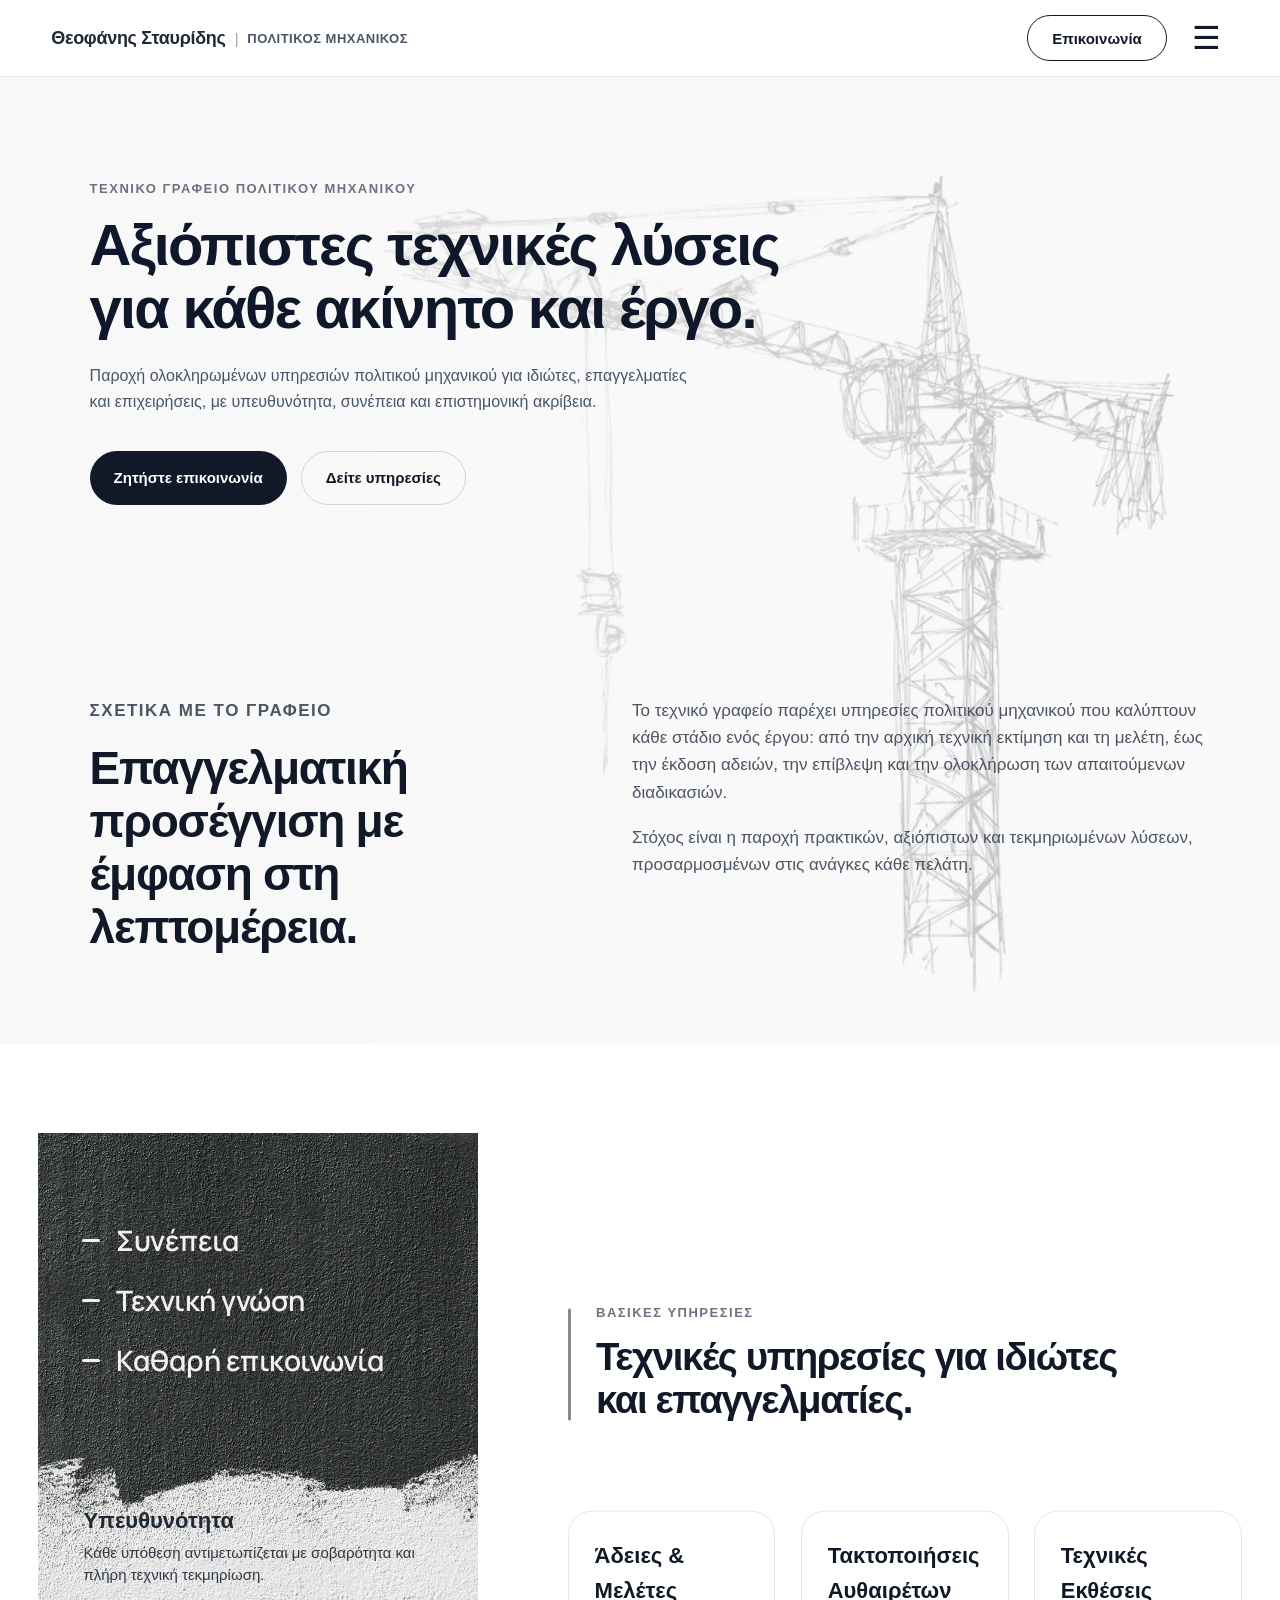
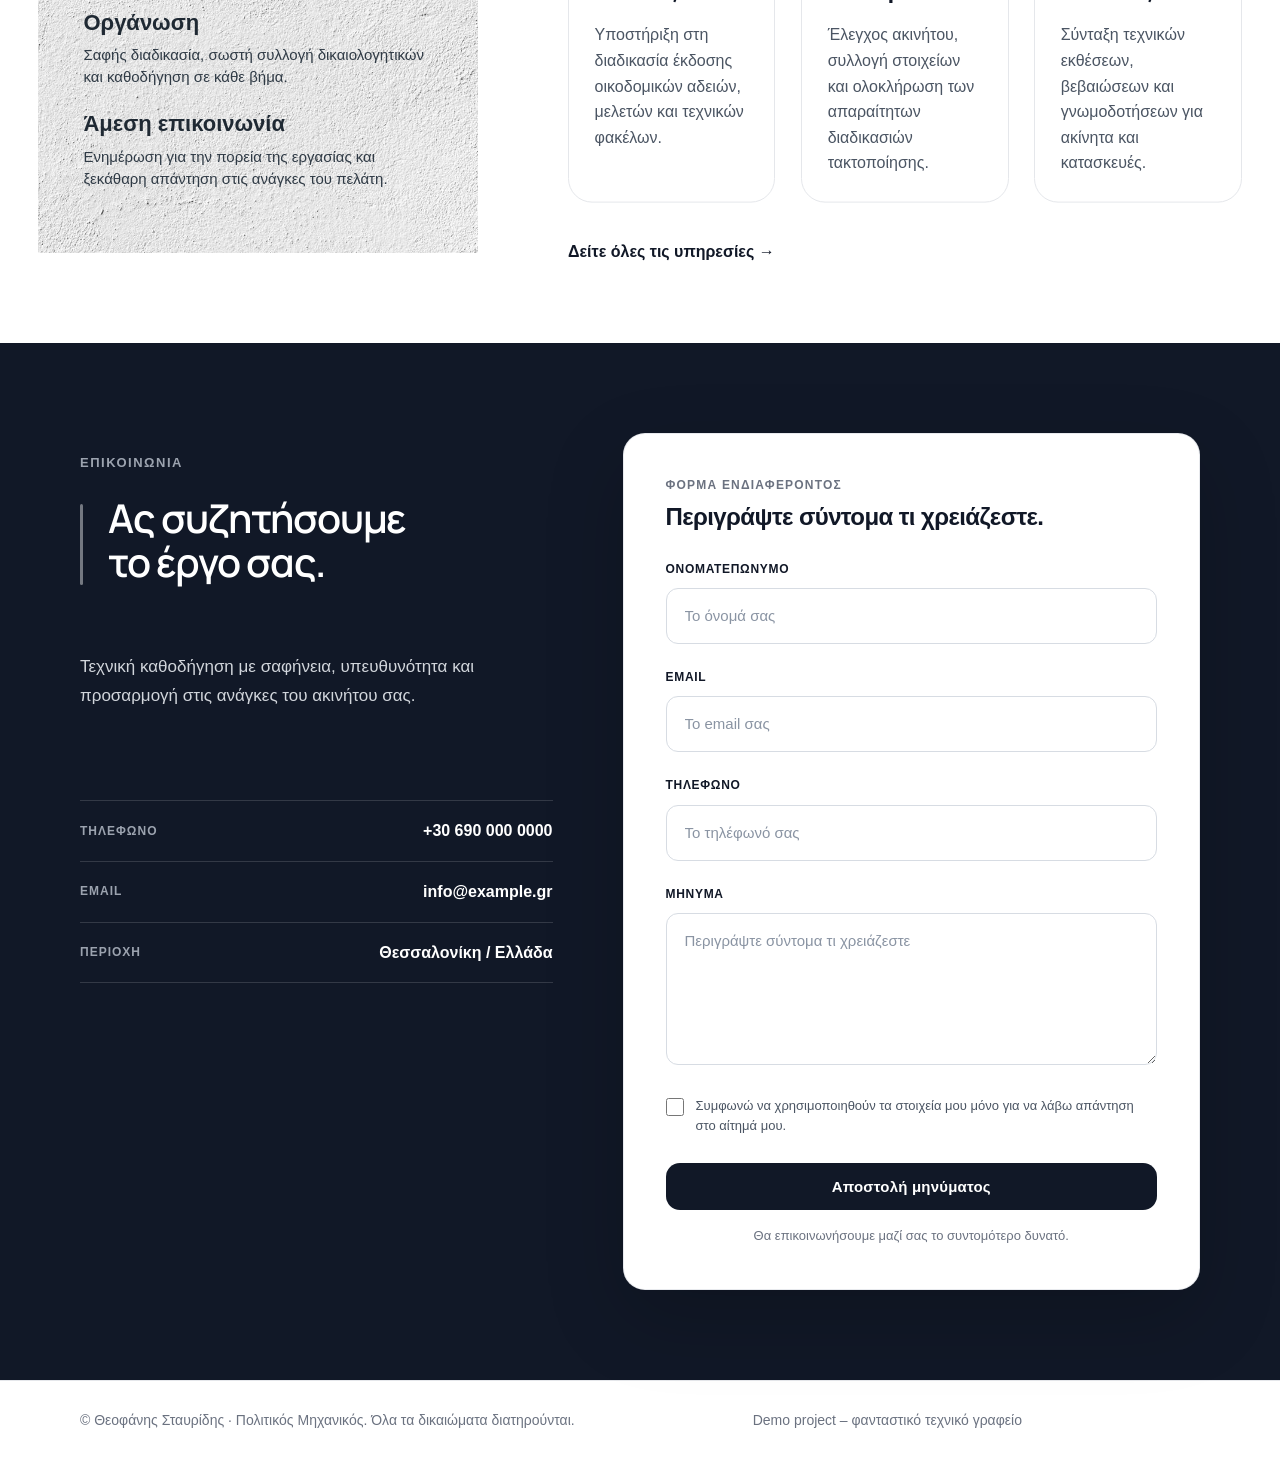
==== civil-engineering/theofanis-stavridis/index.html @ 87b4628f "DEMO ADD : THEOFANIS STAVRIDIS CIVIL ENGINEER" ====
<!DOCTYPE html>
<html lang="el">
<head>
  <meta charset="UTF-8" />
  <meta name="viewport" content="width=device-width, initial-scale=1.0" />

  <title>Θεοφάνης Σταυρίδης | Πολιτικός Μηχανικός Θεσσαλονίκη</title>

  <meta
    name="description"
    content="Πολιτικός μηχανικός στη Θεσσαλονίκη: άδειες, μελέτες, τακτοποίηση αυθαιρέτων, βεβαιώσεις μηχανικού και τεχνικές εκθέσεις για ιδιώτες και επαγγελματίες."
  />

  
  <!-- Εικονίδια -->
  <link rel="icon" href="images/icons/favicon-32.png" sizes="32x32" type="image/png" />
  <link rel="apple-touch-icon" href="images/icons/apple-touch-icon.png" />

  
  <!-- Προεπισκόπηση όταν μοιράζεται το link -->
  <meta property="og:type" content="website" />
  <meta property="og:site_name" content="Θεοφάνης Σταυρίδης · Πολιτικός Μηχανικός" />
  <meta property="og:title" content="Θεοφάνης Σταυρίδης | Πολιτικός Μηχανικός Θεσσαλονίκη" />
  <meta property="og:title" content="Θωμάς Σταματόπουλος | Πολιτικός Μηχανικός Θεσσαλονίκη" />
  <meta property="og:description" content="Άδειες, μελέτες, τακτοποίηση αυθαιρέτων, βεβαιώσεις μηχανικού και τεχνικές εκθέσεις." />
  <meta property="og:image" content="images/og-image.jpg" />

  <link rel="stylesheet" href="style.css" />
  <link rel="preconnect" href="https://fonts.googleapis.com">
  <link rel="preconnect" href="https://fonts.gstatic.com" crossorigin>
  <link href="https://fonts.googleapis.com/css2?family=Manrope:wght@500;600;700;800&display=swap" rel="stylesheet">


</head>

<body>

<!-- Header -->
<header class="site-header">
  <div class="container header-content">

    <a href="index.html" class="logo brand-logo">
      <span class="logo-title">Θεοφάνης Σταυρίδης</span>
      <span class="brand-divider">|</span>
      <span class="brand-role">Πολιτικός Μηχανικός</span>
    </a>

    <nav class="main-nav">
      <a href="index.html">Αρχική</a>
      <a href="profil-erga.html">Προφίλ & Έργα</a>
      <a href="ypiresies-faq.html">Υπηρεσίες & FAQ</a>
      <a href="#contact" class="nav-button nav-contact-mobile">Επικοινωνία</a>
    </nav>

    <div class="header-actions">
      <a href="#contact" class="nav-button header-contact-button">
        Επικοινωνία
      </a>

      <button class="menu-toggle" aria-label="Άνοιγμα μενού">
        ☰
      </button>
    </div>

  </div>
</header>

  <!-- Hero Section -->
  <main>

    <div class="top-background">

        <section class="hero">
            <div class="container hero-content">
                <div class="hero-text">
                    <p class="eyebrow">ΤΕΧΝΙΚΟ ΓΡΑΦΕΙΟ ΠΟΛΙΤΙΚΟΥ ΜΗΧΑΝΙΚΟΥ</p>

                    <h1>
                    Αξιόπιστες τεχνικές λύσεις για κάθε ακίνητο και έργο.
                    </h1>

                    <p class="hero-description">
                    Παροχή ολοκληρωμένων υπηρεσιών πολιτικού μηχανικού για ιδιώτες,
                    επαγγελματίες και επιχειρήσεις, με υπευθυνότητα, συνέπεια και
                    επιστημονική ακρίβεια.
                    </p>

                    <div class="hero-actions">
                        <a href="#contact" class="btn btn-primary">
                            Ζητήστε επικοινωνία
                        </a>

                        <a href="ypiresies-faq.html" class="btn btn-secondary">
                            Δείτε υπηρεσίες
                        </a>
                    </div>
                </div>

                </div>
            </section>

            <section class="section intro-section">
                <div class="container two-column">
                <div>
                    <p class="section-label">ΣΧΕΤΙΚΑ ΜΕ ΤΟ ΓΡΑΦΕΙΟ</p>

                    <h2>
                    Επαγγελματική προσέγγιση με έμφαση στη λεπτομέρεια.
                    </h2>
                </div>

                <div>
                    <p>
                    Το τεχνικό γραφείο παρέχει υπηρεσίες πολιτικού μηχανικού που
                    καλύπτουν κάθε στάδιο ενός έργου: από την αρχική τεχνική εκτίμηση
                    και τη μελέτη, έως την έκδοση αδειών, την επίβλεψη και την
                    ολοκλήρωση των απαιτούμενων διαδικασιών.
                    </p>

                    <p>
                    Στόχος είναι η παροχή πρακτικών, αξιόπιστων και τεκμηριωμένων
                    λύσεων, προσαρμοσμένων στις ανάγκες κάθε πελάτη.
                    </p>
                </div>
                </div>
            </section>

            </div>


    <!-- Services & Why Section -->
    <section class="section services-why-section">
        <div class="container services-why-layout">

            <div class="services-image-block">
                <img src="images/template1.jpg" alt="Τεχνικό σχέδιο και κατασκευή" loading="lazy" decoding="async" />

                <div class="image-top-text">
                    <h3>  
                        <span>Συνέπεια</span> 
                        <span>Τεχνική γνώση</span>
                        <span>Καθαρή επικοινωνία</span>
                    </h3>
                </div>

                <div class="image-bottom-content">
                    <div class="image-feature-item">
                        <h4>Υπευθυνότητα</h4>
                        <p>Κάθε υπόθεση αντιμετωπίζεται με σοβαρότητα και πλήρη τεχνική τεκμηρίωση.</p>
                    </div>

                    <div class="image-feature-item">
                         <h4>Οργάνωση</h4>
                        <p>Σαφής διαδικασία, σωστή συλλογή δικαιολογητικών και καθοδήγηση σε κάθε βήμα.</p>
                    </div>

                    <div class="image-feature-item">
                        <h4>Άμεση επικοινωνία</h4>
                        <p>Ενημέρωση για την πορεία της εργασίας και ξεκάθαρη απάντηση στις ανάγκες του πελάτη.</p>
                    </div>
                </div>           
            </div>

            <div class="services-content">

            <div class="section-header services-title-block">
                <p class="section-label">Βασικές υπηρεσίες</p>

                <h2>
                    Τεχνικές υπηρεσίες για ιδιώτες<br />
                    και επαγγελματίες.
                </h2>
            </div>

            <div class="cards-grid">
                <article class="service-card">
                    
                    <h3>Άδειες & Μελέτες</h3>
                    <p>
                        Υποστήριξη στη διαδικασία έκδοσης οικοδομικών αδειών,
                        μελετών και τεχνικών φακέλων.
                    </p>
                </article>

                <article class="service-card">
                    
                    <h3>Τακτοποιήσεις Αυθαιρέτων</h3>
                    <p>
                        Έλεγχος ακινήτου, συλλογή στοιχείων και ολοκλήρωση των
                        απαραίτητων διαδικασιών τακτοποίησης.
                    </p>
                </article>

                <article class="service-card">
                    
                    <h3>Τεχνικές Εκθέσεις</h3>
                    <p>
                    Σύνταξη τεχνικών εκθέσεων, βεβαιώσεων και γνωμοδοτήσεων
                    για ακίνητα και κατασκευές.
                    </p>
                </article>
            </div>

            <div class="section-action">
                <a href="ypiresies-faq.html" class="text-link">
                    Δείτε όλες τις υπηρεσίες →
                </a>
            </div>
        </div>

    </div>
    </section>

    <!-- Contact Section -->
    <section class="section contact-section" id="contact">
      <div class="container contact-grid">

        <div class="contact-info contact-info-premium">
          <p class="section-label">Επικοινωνία</p>
            <div class="contact-title-block">
              <h2>
                Ας συζητήσουμε<br />
                το έργο σας.
              </h2>
            </div>


            <p class="contact-lead">
              Τεχνική καθοδήγηση με σαφήνεια, υπευθυνότητα και προσαρμογή
              στις ανάγκες του ακινήτου σας.
            </p>

      

          <div class="contact-details premium-details">
            <a href="tel:+306900000000" class="contact-detail-row">
              <span>Τηλέφωνο</span>
              <strong>+30 690 000 0000</strong>
            </a>

            <a href="mailto:info@example.gr" class="contact-detail-row">
              <span>Email</span>
              <strong>info@example.gr</strong>
            </a>

            <div class="contact-detail-row">
              <span>Περιοχή</span>
              <strong>Θεσσαλονίκη / Ελλάδα</strong>
            </div>
          </div>
        </div>

        <form class="contact-form" action="https://formspree.io/f/xppdzkql" method="POST">
          <!-- Θέμα του email που θα λαμβάνει ο μηχανικός -->
          <input type="hidden" name="_subject" value="Νέο μήνυμα από το website" />

          <!-- Παγίδα για spam bots: κρυφό πεδίο, οι άνθρωποι δεν το βλέπουν -->
          <input type="text" name="_gotcha" class="form-honeypot" tabindex="-1" autocomplete="off" />
          <div class="form-heading">
            <p>Φόρμα ενδιαφέροντος</p>
            <h3>Περιγράψτε σύντομα τι χρειάζεστε.</h3>
          </div>

          <div class="form-group">
            <label for="name">Ονοματεπώνυμο</label>
            <input type="text" id="name" name="name" placeholder="Το όνομά σας" required />
          </div>

          <div class="form-group">
            <label for="email">Email</label>
            <input type="email" id="email" name="email" placeholder="Το email σας" required />
          </div>

          <div class="form-group">
            <label for="phone">Τηλέφωνο</label>
            <input type="tel" id="phone" name="phone" placeholder="Το τηλέφωνό σας" />
          </div>

          <div class="form-group">
            <label for="message">Μήνυμα</label>
            <textarea id="message" name="message" rows="5" placeholder="Περιγράψτε σύντομα τι χρειάζεστε" required></textarea>
          </div>

          <div class="form-consent">
            <input type="checkbox" id="consent" name="consent" value="Ναι" required />
            <label for="consent">
              Συμφωνώ να χρησιμοποιηθούν τα στοιχεία μου μόνο για να λάβω απάντηση
              στο αίτημά μου.
            </label>
          </div>

          <button type="submit" class="btn btn-primary form-button">
            Αποστολή μηνύματος
          </button>

          <p class="form-note">
            Θα επικοινωνήσουμε μαζί σας το συντομότερο δυνατό.
          </p>
        </form>

      </div>
    </section>

  </main>

  <!-- Footer -->
  <footer class="site-footer">
    <div class="container footer-content">
      <p>
        © Θεοφάνης Σταυρίδης · Πολιτικός Μηχανικός. Όλα τα δικαιώματα διατηρούνται.
      </p>

      <p>
        Demo project – φανταστικό τεχνικό γραφείο
      </p>
      </p>
    </div>
  </footer>

  <script src="script.js"></script>
</body>
</html>
---- civil-engineering/theofanis-stavridis/style.css ----
/*=====================================================
   ΒΑΣΗ
   Reset, γραμματοσειρές, container, κοινά στοιχεία (ετικέτες, τίτλοι, κουμπιά)
   ===================================================== */

* {
  margin: 0;
  padding: 0;
  box-sizing: border-box;
}

html {
  scroll-behavior: smooth;
}

body {
  font-family: Arial, Helvetica, sans-serif;
  color: #1f2933;
  background-color: #ffffff;
  line-height: 1.6;
}

a {
  color: inherit;
  text-decoration: none;
}

.container {
  width: min(1120px, 92%);
  margin: 0 auto;
}

.eyebrow,
.section-label {
  font-size: 13px;
  font-weight: 700;
  color: #6b7280;
  text-transform: uppercase;
  letter-spacing: 1.5px;
  margin-bottom: 14px;
}

.btn {
  display: inline-flex;
  align-items: center;
  justify-content: center;
  padding: 14px 24px;
  border-radius: 999px;
  font-weight: 700;
  font-size: 15px;
  transition: all 0.2s ease;
  cursor: pointer;
  border: none;
}

.btn-primary {
  background-color: #111827;
  color: #ffffff;
}

.btn-primary:hover {
  background-color: #374151;
}

.btn-secondary {
  background-color: transparent;
  color: #111827;
  border: 1px solid #d1d5db;
}

.btn-secondary:hover {
  border-color: #111827;
}

.section {
  padding: 90px 0;
}

.two-column {
  display: grid;
  grid-template-columns: 0.9fr 1.1fr;
  gap: 70px;
}

.section h2 {
  font-size: clamp(30px, 4vw, 46px);
  line-height: 1.15;
  letter-spacing: -1.3px;
  color: #111827;
}

.two-column p {
  margin-bottom: 18px;
  color: #4b5563;
  font-size: 17px;
}

.section-header {
  max-width: 700px;
  margin-bottom: 46px;
}

@media (max-width: 560px) {
  .section {
    padding: 68px 0;
  }

  .btn {
    width: 100%;
  }
}

.services-title-block .section-label {
  margin-bottom: 12px;
}

.services-title-block {
  position: relative;
  padding-left: 28px;
  margin-bottom: clamp(60px, 5vw, 90px);
}

.services-title-block::before {
  content: "";
  position: absolute;
  left: 0;
  top: 6px;
  width: 3px;
  height: calc(100% - 6px);
  background-color: rgba(31, 41, 51, 0.55);
  border-radius: 999px;
}

.services-title-block h2 {
  font-size: clamp(34px, 3vw, 46px);
  line-height: 1.12;
  letter-spacing: -1.4px;
  max-width: 760px;
}

@media (max-width: 1200px) {
  .services-title-block h2 {
    font-size: clamp(30px, 3.4vw, 40px);
  }
}

@media (max-width: 650px) {
  .services-title-block {
    padding-left: 20px;
  }

  .services-title-block h2 {
    font-size: 30px;
  }
}

@media (max-width: 480px) {
  .services-title-block h2 {
    font-size: 28px;
  }
}

@media (min-width: 1600px) {
  .container {
    width: min(1500px, 88vw);
  }

  .two-column {
    grid-template-columns: 0.85fr 1.15fr;
    gap: 120px;
  }

  .section h2 {
    font-size: clamp(46px, 3vw, 68px);
  }

  .two-column p {
    font-size: 20px;
  }
}


/*=====================================================
   HEADER
   Λογότυπο, μενού, κουμπί επικοινωνίας, μενού κινητού
   ===================================================== */

.brand-logo span {
  display: inline;
}

.brand-divider {
  font-size: 15px;
  font-weight: 400;
  color: #9ca3af;
  margin: 0 3px;
}

.brand-role {
  font-size: 13px;
  font-weight: 600;
  color: #4b5563;
  text-transform: uppercase;
  letter-spacing: 0.5px;
}

.logo {
  font-size: 18px;
  font-weight: 700;
  letter-spacing: -0.3px;
}

.main-nav a:hover {
  color: #111827;
}

.nav-button {
  padding: 10px 18px;
  border: 1px solid #111827;
  border-radius: 999px;
  color: #111827;
}

.nav-button:hover {
  background-color: #111827;
  color: #ffffff !important;
}

@media (min-width: 1600px) {
  .header-content {
    width: min(1700px, 94vw);
  }
}

.main-nav.is-open {
  display: grid;
}

.header-actions {
  flex: 0 0 auto;

  display: flex;
  align-items: center;
  gap: 14px;
}

@media (max-width: 1320px) {
  .main-nav a {
    font-size: 15px;
    font-weight: 600;
    color: #111827;
  }
}

@media (max-width: 620px) {
  .header-actions {
    gap: 8px;
  }
}

@media (min-width: 1321px) {
  .header-actions {
    display: flex;
    align-items: center;
    gap: 0;
    margin-left: 0;
  }
}

.site-header {
  border-bottom: 1px solid #e5e7eb;
  backdrop-filter: blur(10px);
  position: sticky;
  top: 0;
  z-index: 9999;
  background-color: #ffffff;
}

.site-header .container.header-content {
  width: min(1500px, 92vw);
  max-width: none;
  margin: 0 auto;
  padding: 0;
}

.header-content {
  justify-content: space-between;
  position: relative;
  min-height: 76px;
  height: auto;
  display: flex;
  align-items: center;
  gap: 28px;
}

.logo.brand-logo {
  gap: 6px;
  line-height: 1;
  text-decoration: none;
  flex: 1 1 auto;
  min-width: 0;
  max-width: none;
  display: inline-flex;
  flex-direction: row;
  align-items: center;
  overflow: hidden;
  white-space: nowrap;
}

.logo-title {
  font-size: 18px;
  font-weight: 700;
  letter-spacing: -0.3px;
  color: #1f2933;
  overflow: hidden;
  text-overflow: ellipsis;
  white-space: nowrap;
}

.brand-divider,
.brand-role {
  flex: 0 0 auto;
  white-space: nowrap;
}

.main-nav {
  font-size: 15px;
  position: static;
  display: flex;
  align-items: center;
  gap: 28px;
  width: auto;
  min-width: 0;
  padding: 0;
  margin-left: auto;
  margin-right: 0;
  background: transparent;
  border: none;
  box-shadow: none;
}

.main-nav a {
  color: #4b5563;
  transition: color 0.2s ease;
  display: inline-flex;
  align-items: center;
  white-space: nowrap;
}

.menu-toggle {
  border: none;
  background: none;
  font-size: 28px;
  cursor: pointer;
  display: none;
}

@media (max-width: 1320px) {
  .header-content {
    gap: 16px;
  }

  .main-nav {
    top: calc(100% + 12px);
    right: 0;
    border-radius: 18px;
    z-index: 99999;
    position: static;
    display: flex;
    align-items: center;
    gap: 12px;
    margin-left: auto;
  }

  .main-nav a:not(.nav-button) {
    display: none;
  }

  .menu-toggle {
    position: relative;
    z-index: 100003;

    display: flex;
    align-items: center;
    justify-content: center;

    flex: 0 0 44px;
    width: 44px;
    height: 44px;

    margin-left: 4px;

    background: transparent;
    border: none;
    color: #111827;

    font-size: 32px;
    line-height: 1;
    cursor: pointer;
    pointer-events: auto;
  }

  .main-nav.is-open {
    position: absolute;
    top: calc(100% + 12px);
    right: 0;

    min-width: 240px;
    padding: 18px;

    display: grid;
    gap: 12px;

    background: #ffffff;
    border: 1px solid rgba(31, 41, 51, 0.12);
    border-radius: 18px;
    box-shadow: 0 24px 60px rgba(17, 24, 39, 0.16);

    z-index: 100002;
  }

  .main-nav.is-open a {
    display: block;
    color: #111827;
    font-size: 15px;
    font-weight: 600;
    white-space: nowrap;
  }

  .main-nav.is-open .nav-button {
    display: inline-flex;
    margin-top: 6px;
  }
}

@media (max-width: 620px) {
  .site-header .container.header-content {
    width: 94vw;
  }

  .header-content {
    min-height: 68px;
    gap: 8px;
  }

  .logo-title {
    font-size: 15px;
  }

  .brand-divider {
    margin: 0 4px;
  }

  .brand-role {
    font-size: 10px;
    letter-spacing: 0.2px;
  }

  .menu-toggle {
    flex-basis: 38px;
    width: 38px;
    height: 38px;
    font-size: 28px;
  }
}

.main-nav .nav-button,
.header-contact-button,
.nav-button.header-contact-button {
  display: inline-flex;
  align-items: center;
  justify-content: center;

  height: 46px;
  padding: 0 24px;

  border: 1px solid #111827;
  border-radius: 999px;

  background-color: transparent;
  color: #111827;

  font-family: Arial, Helvetica, sans-serif;
  font-size: 15px;
  font-weight: 600;

  line-height: 1;
  white-space: nowrap;

  transition:
    background-color 0.22s ease,
    color 0.22s ease,
    transform 0.22s ease;
}

.main-nav .nav-button:hover,
.header-contact-button:hover,
.nav-button.header-contact-button:hover {
  background-color: #111827;
  color: #ffffff !important;
  transform: translateY(-1px);
}

.main-nav .nav-contact-mobile,
.main-nav.is-open .nav-contact-mobile {
  display: none;
}

@media (max-width: 560px) {
  .logo.brand-logo {
    flex-direction: column;
    align-items: flex-start;
    justify-content: center;
    gap: 3px;
    overflow: visible;
  }

  .logo-title {
    overflow: visible;
    text-overflow: clip;
    font-size: 16px;
    line-height: 1.15;
  }

  .brand-divider {
    display: none !important;
  }

  .brand-role {
    display: block;
    font-size: 10px;
    line-height: 1.2;
    letter-spacing: 0.6px;
  }

  .header-actions .header-contact-button {
    display: none;
  }

  .main-nav.is-open .nav-contact-mobile {
    display: inline-flex;
    justify-content: center;
    margin-top: 6px;
  }
}


/*=====================================================
   ΣΕΛΙΔΑ 1 - ΑΡΧΙΚΗ
   Hero, σχετικά, βασικές υπηρεσίες, ενότητα επικοινωνίας
   ===================================================== */

.top-background {
  position: relative;
  background-color: #f8f8f8;
  overflow: hidden;
}

.top-background::after {
  content: "";
  position: absolute;
  inset: 0;
  background: linear-gradient(
    90deg,
    rgba(248, 248, 248, 0.92) 0%,
    rgba(248, 248, 248, 0.86) 45%,
    rgba(248, 248, 248, 0.74) 100%
  );
  z-index: 1;
}

.top-background > section {
  position: relative;
  z-index: 2;
}

.intro-section {
  background: transparent;
}

.services-why-section .container {
  transform: translateX(450px);
}

.image-top-text h3 span:last-child {
  margin-bottom: 0;
}

.image-top-text h3 span::before {
  content: "";
  width: 18px;
  height: 3px;
  flex: 0 0 18px;
  background-color: #f4f1ec;
  border-radius: 999px;
}

.image-feature-item {
  margin-bottom: 24px;
}

.image-feature-item:last-child {
  margin-bottom: 0;
}

.image-feature-item h4 {
  font-size: 22px;
  line-height: 1.2;
  margin-bottom: 8px;
  color: #1f2933;
  font-weight: 700;
}

.image-feature-item p {
  font-size: 15px;
  line-height: 1.45;
  color: #2f3a45;
  max-width: 520px;
}

.services-content .section-header {
  margin-bottom: 90px;
}

.hero h1 {
  font-size: clamp(34px, 5vw, 58px);
  line-height: 1.08;
  letter-spacing: -1.8px;
  max-width: 760px;
  color: #0f172a;
}

.hero-description {
  margin-top: 24px;
  max-width: 620px;
  font-size: 16px;
  color: #475569;
}

.hero-actions {
  margin-top: 36px;
  display: flex;
  flex-wrap: wrap;
  gap: 14px;
}

.cards-grid {
  display: grid;
  grid-template-columns: repeat(3, 1fr);
  gap: 22px;
}

.service-card {
  border: 1px solid #e5e7eb;
  border-radius: 24px;
  padding: 30px;
  background-color: #ffffff;
  transition: 
    transform 0.25s ease,
    box-shadow 0.25s ease,
    background-color 0.25s ease,
    border-color 0.25s ease;
}

.service-card:hover {
  transform: translateY(-6px);
  background-color: rgba(31, 41, 51, 0.04);
  border-color: rgba(31, 41, 51, 0.18);
  box-shadow: 0 24px 60px rgba(31, 41, 51, 0.14);
}

.service-card h3 {
  font-size: 22px;
  margin-bottom: 14px;
  color: #111827;
}

.service-card p {
  color: #4b5563;
}

.section-action {
  margin-top: 36px;
}

.text-link {
  font-weight: 700;
  color: #111827;
}

.text-link:hover {
  text-decoration: underline;
}

.contact-section {
  background-color: #111827;
  color: #ffffff;
}

.contact-section .section-label {
  color: #9ca3af;
}

.contact-section h2 {
  color: #ffffff;
}

.contact-grid {
  display: grid;
  grid-template-columns: 0.9fr 1.1fr;
  gap: 70px;
  align-items: start;
}

.contact-info p {
  color: #d1d5db;
  margin-top: 20px;
}

.contact-details {
  margin-top: 34px;
}

.contact-details p {
  margin-top: 12px;
}

.contact-details a {
  color: #ffffff;
}

@media (max-width: 900px) {
  .hero-content,
  .two-column,
  .contact-grid {
    grid-template-columns: 1fr;
    gap: 42px;
  }

  .cards-grid {
    grid-template-columns: 1fr;
  }
}

@media (max-width: 560px) {
  .hero h1 {
    letter-spacing: -1.5px;
  }

  .hero-actions {
    flex-direction: column;
  }
}

.top-background::before {
  content: "";
  position: absolute;
  inset: 0;
  background-image: url("images/image2.jpg");
  background-repeat: no-repeat;
  filter: grayscale(100%);
  z-index: 0;
  opacity: 1;
  background-size: contain;
  background-position: right top;
}

.hero {
  background: transparent;
  position: relative;
  padding: clamp(80px, 8vw, 120px) 0;
}

.hero-content {
  position: relative;
  z-index: 2;
  display: block;
  margin-left: clamp(24px, 7vw, 120px);
  max-width: 720px;
}

.intro-section .container {
  margin-left: clamp(24px, 7vw, 120px);
  margin-right: auto;
  width: min(1120px, 92%);
}

.services-why-layout {
  width: min(1500px, 92%);
  margin: 0 auto;
  display: grid;
  grid-template-columns: minmax(420px, 0.9fr) minmax(620px, 1.3fr);
  gap: clamp(60px, 7vw, 120px);
  align-items: center;
}

@media (max-width: 1100px) {
  .services-why-layout {
    grid-template-columns: 1fr;
    gap: 64px;
  }

  .services-image-block {
    max-width: 720px;
    margin: 0 auto;
  }
}

@media (max-width: 760px) {
  .services-why-layout {
    width: 92%;
    gap: 46px;
  }

  .image-feature-item {
    margin-bottom: 18px;
  }
}

.services-why-section {
  position: relative;
  min-height: auto;
  padding: clamp(80px, 7vw, 120px) 0;
  overflow: hidden;
  background-color: #ffffff;
}

.services-why-section .services-why-layout {
  width: min(1640px, 94vw);
  margin: 0 auto;
  transform: none;

  display: grid;
  grid-template-columns: clamp(440px, 34vw, 650px) minmax(620px, 900px);
  column-gap: clamp(60px, 7vw, 130px);
  align-items: center;
}

.services-image-block {
  position: relative;
  left: auto;
  top: auto;

  width: 100%;
  height: clamp(720px, 54vw, 880px);
  overflow: hidden;

  display: flex;
  align-items: center;
  justify-content: center;
}

.services-image-block img {
  width: 100%;
  height: 100%;
  object-fit: cover;
  object-position: center center;
  display: block;
}

.services-content {
  width: 100%;
  max-width: 900px;
  margin: 0;
  transform: translateY(clamp(70px, 7vw, 150px));
}

.services-content .cards-grid {
  display: grid;
  grid-template-columns: repeat(3, minmax(0, 1fr));
  gap: clamp(18px, 2vw, 28px);
}

.services-content .service-card {
  min-height: 230px;
  padding: clamp(22px, 2vw, 30px);
}

.image-top-text {
  position: absolute;
  z-index: 2;
  max-width: 520px;
  top: clamp(80px, 7vw, 120px);
  left: clamp(32px, 4vw, 44px);
  right: clamp(32px, 4vw, 44px);
}

.image-top-text h3 {
  margin: 0;
  font-family: "Manrope", Arial, Helvetica, sans-serif;
  color: #f4f1ec;
  letter-spacing: -0.5px;
  line-height: 1.25;
  font-weight: 600;
  font-size: clamp(25px, 2.2vw, 34px);
}

.image-top-text h3 span {
  display: flex;
  align-items: center;
  gap: 16px;
  white-space: nowrap;
  margin-bottom: clamp(16px, 2vw, 25px);
}

.image-bottom-content {
  position: absolute;
  z-index: 2;
  left: clamp(32px, 4vw, 45px);
  right: clamp(32px, 4vw, 45px);
  bottom: clamp(50px, 5vw, 70px);
}

@media (max-width: 1200px) {
  .services-why-section .services-why-layout {
    width: min(1080px, 94vw);
    grid-template-columns: clamp(310px, 34vw, 430px) minmax(0, 1fr);
    column-gap: clamp(28px, 4vw, 60px);
  }

  .services-image-block {
    height: clamp(560px, 66vw, 760px);
  }

  .services-content {
    transform: translateY(45px);
  }

  .services-content .cards-grid {
    gap: 18px;
  }

  .services-content .service-card {
    min-height: 220px;
    padding: 22px;
  }

  .service-card h3 {
    font-size: 19px;
  }

  .service-card p {
    font-size: 14px;
  }

  .image-top-text h3 {
    font-size: clamp(22px, 2.6vw, 28px);
  }

  .image-feature-item h4 {
    font-size: 18px;
  }

  .image-feature-item p {
    font-size: 13px;
  }
}

@media (max-width: 900px) {
  .services-why-section {
    padding: 70px 0;
  }

  .services-why-section .services-why-layout {
    width: min(720px, 92vw);
    grid-template-columns: 1fr;
    row-gap: 56px;
  }

  .services-image-block {
    width: 100%;
    height: 620px;
    margin: 0 auto;
  }

  .services-content {
    width: 100%;
    max-width: 900px;
    transform: none;
  }

  .services-content .cards-grid {
    grid-template-columns: repeat(3, minmax(0, 1fr));
  }
}

@media (max-width: 650px) {
  .services-image-block {
    height: 560px;
  }

  .services-content .cards-grid {
    grid-template-columns: 1fr;
  }

  .services-content .service-card {
    min-height: auto;
  }
}

@media (max-width: 480px) {
  .services-image-block {
    height: 520px;
  }

  .image-top-text h3 {
    font-size: 23px;
  }
}

@media (min-width: 1600px) {
  .hero-content {
    max-width: 860px;
  }

  .hero h1 {
    font-size: clamp(58px, 4vw, 82px);
    max-width: 980px;
  }

  .hero-description {
    font-size: 20px;
    max-width: 760px;
  }
}

.contact-info-premium {
  max-width: 620px;
}

.contact-info-premium .section-label {
  color: #9ca3af;
  margin-bottom: 22px;
}

.contact-title-block {
  position: relative;
  padding-left: 28px;
  margin-bottom: 28px;
}

.contact-title-block::before {
  content: "";
  position: absolute;
  left: 0;
  top: 8px;
  width: 3px;
  height: calc(100% - 8px);
  background-color: rgba(255, 255, 255, 0.42);
  border-radius: 999px;
}

.contact-title-block h2 {
  color: #ffffff;
  font-family: "Manrope", Arial, Helvetica, sans-serif;
  font-size: clamp(36px, 3.1vw, 52px);
  line-height: 1.12;
  letter-spacing: -1.2px;
  font-weight: 600;
}

.contact-lead {
  max-width: 560px;
  margin-top: 0;
  margin-bottom: 60px;
  color: #d1d5db;
  font-size: 17px;
  line-height: 1.7;
}

.premium-details {
  display: grid;
  gap: 0;
  margin-top: 90px;
  max-width: 560px;
}

.contact-detail-row {
  display: flex;
  align-items: center;
  justify-content: space-between;
  gap: 24px;

  padding: 17px 0;
  border-bottom: 1px solid rgba(255, 255, 255, 0.14);

  color: #ffffff;
}

.contact-detail-row:first-child {
  border-top: 1px solid rgba(255, 255, 255, 0.14);
}

.contact-detail-row span {
  color: #9ca3af;
  font-size: 12px;
  font-weight: 800;
  text-transform: uppercase;
  letter-spacing: 1px;
}

.contact-detail-row strong {
  color: #ffffff;
  font-size: 16px;
  font-weight: 700;
}

.contact-detail-row:hover strong {
  color: #e5e7eb;
}

.contact-lead,
.premium-details {
  transform: translateY(40px);
}


/*=====================================================
   ΦΟΡΜΑ ΕΠΙΚΟΙΝΩΝΙΑΣ
   Πεδία, συναίνεση, μηνύματα αποστολής
   ===================================================== */

.form-group {
  margin-bottom: 22px;
}

.form-group label {
  display: block;
  margin-bottom: 8px;
  font-size: 14px;
  font-weight: 700;
}

.form-group input,
.form-group textarea {
  width: 100%;
  padding: 14px 16px;
  border: 1px solid #d1d5db;
  border-radius: 14px;
  font: inherit;
  color: #111827;
  background-color: #ffffff;
}

.form-group input:focus,
.form-group textarea:focus {
  outline: none;
  border-color: #111827;
}

.form-button {
  width: 100%;
}

.form-note {
  margin-top: 14px;
  font-size: 14px;
  color: #6b7280;
  text-align: center;
}

@media (max-width: 560px) {
  .contact-form,
  .service-card {
    border-radius: 20px;
    padding: 24px;
  }
}

.contact-form {
  background-color: #ffffff;
  color: #111827;
  padding: 42px;
  border-radius: 22px;
  border: 1px solid rgba(229, 231, 235, 0.9);
  box-shadow: 0 28px 80px rgba(0, 0, 0, 0.18);
}

.contact-form .form-group {
  margin-bottom: 24px;
}

.contact-form label {
  display: block;
  margin-bottom: 9px;
  font-size: 12px;
  font-weight: 800;
  color: #111827;
  text-transform: uppercase;
  letter-spacing: 0.7px;
}

.contact-form input,
.contact-form textarea {
  width: 100%;
  padding: 15px 18px;
  border: 1px solid #d7dce3;
  border-radius: 12px;
  background-color: #ffffff;
  color: #111827;
  font-size: 15px;
  font-family: inherit;
  transition:
    border-color 0.22s ease,
    box-shadow 0.22s ease,
    background-color 0.22s ease;
}

.contact-form input::placeholder,
.contact-form textarea::placeholder {
  color: #8a94a3;
}

.contact-form input:focus,
.contact-form textarea:focus {
  outline: none;
  border-color: #111827;
  background-color: #ffffff;
  box-shadow: 0 0 0 4px rgba(17, 24, 39, 0.08);
}

.contact-form textarea {
  min-height: 150px;
  resize: vertical;
}

.contact-form .form-button {
  width: 100%;
  margin-top: 6px;
  padding: 15px 24px;
  border-radius: 14px;
  background-color: #111827;
  color: #ffffff;
  font-size: 15px;
  font-weight: 800;
  letter-spacing: 0.2px;
  transition:
    transform 0.22s ease,
    background-color 0.22s ease,
    box-shadow 0.22s ease;
}

.contact-form .form-button:hover {
  background-color: #1f2933;
  transform: translateY(-2px);
  box-shadow: 0 16px 34px rgba(17, 24, 39, 0.22);
}

.contact-form .form-note {
  margin-top: 16px;
  font-size: 13px;
  color: #6b7280;
  text-align: center;
}

.form-heading {
  margin-bottom: 28px;
}

.form-heading p {
  font-size: 12px;
  font-weight: 800;
  color: #6b7280;
  text-transform: uppercase;
  letter-spacing: 1.2px;
  margin-bottom: 8px;
}

.form-heading h3 {
  font-size: 24px;
  line-height: 1.2;
  letter-spacing: -0.6px;
  color: #111827;
}

.form-honeypot {
  position: absolute;
  left: -9999px;
  width: 1px;
  height: 1px;
  opacity: 0;
}

.contact-form .form-button:disabled {
  opacity: 0.6;
  cursor: wait;
  transform: none;
}

.contact-form .form-note.is-success {
  color: #166534;
  font-weight: 700;
}

.contact-form .form-note.is-error {
  color: #b91c1c;
  font-weight: 700;
}

.contact-form .form-consent {
  display: flex;
  align-items: flex-start;
  gap: 12px;
  margin: 4px 0 22px;
}

.contact-form .form-consent input[type="checkbox"] {
  flex: 0 0 18px;
  width: 18px;
  height: 18px;
  margin-top: 2px;
  padding: 0;
  accent-color: #111827;
  cursor: pointer;
}

.contact-form .form-consent label {
  margin: 0;
  font-size: 13px;
  font-weight: 500;
  line-height: 1.5;
  letter-spacing: 0;
  text-transform: none;
  color: #4b5563;
  cursor: pointer;
}


/*=====================================================
   ΣΕΛΙΔΑ 2 - ΠΡΟΦΙΛ & ΕΡΓΑ
   Hero/βιογραφικό, τρόπος εργασίας, βιογραφικό PDF, έργα
   ===================================================== */

.profile-hero-inner {
  max-width: 920px;
}

.profile-grid {
  display: grid;
  grid-template-columns: 0.85fr 1.15fr;
  gap: clamp(70px, 8vw, 130px);
  align-items: start;
}

.profile-heading h2 {
  margin-top: 18px;
  font-size: clamp(36px, 4vw, 58px);
  line-height: 1.08;
  letter-spacing: -1.6px;
  color: #111827;
}

.profile-text p {
  font-size: 17px;
  line-height: 1.8;
  color: #4b5563;
  margin-bottom: 24px;
}

.profile-stats {
  display: grid;
  grid-template-columns: repeat(3, 1fr);
  gap: 22px;
  margin-top: 48px;
}

.profile-stats div {
  border-top: 1px solid #d9dee6;
  padding-top: 20px;
}

.profile-stats strong {
  display: block;
  font-size: 13px;
  color: #9ca3af;
  margin-bottom: 10px;
}

.profile-stats span {
  font-size: 15px;
  font-weight: 700;
  color: #111827;
}

.method-grid {
  display: grid;
  grid-template-columns: repeat(3, 1fr);
  gap: 28px;
}

.method-card {
  background-color: #ffffff;
  border: 1px solid #e5e7eb;
  border-radius: 24px;
  padding: 34px;
  min-height: 260px;
  transition: transform 0.25s ease, box-shadow 0.25s ease;
}

.method-card:hover {
  transform: translateY(-6px);
  box-shadow: 0 24px 60px rgba(31, 41, 51, 0.12);
}

.method-card span {
  display: block;
  margin-bottom: 42px;
  font-size: 13px;
  font-weight: 800;
  color: #9ca3af;
}

.method-card h3 {
  font-size: 22px;
  margin-bottom: 16px;
  color: #111827;
}

.method-card p {
  color: #4b5563;
  line-height: 1.7;
}

.projects-heading {
  max-width: 760px;
  margin-bottom: 70px;
}

.projects-heading h2 {
  margin-top: 18px;
  font-size: clamp(36px, 4vw, 58px);
  line-height: 1.08;
  letter-spacing: -1.6px;
  color: #111827;
}

.projects-grid {
  display: grid;
  grid-template-columns: repeat(3, 1fr);
  gap: 28px;
}

.project-card {
  border: 1px solid #e5e7eb;
  border-radius: 26px;
  overflow: hidden;
  background-color: #ffffff;
  transition: transform 0.25s ease, box-shadow 0.25s ease;
}

.project-card:hover {
  transform: translateY(-6px);
  box-shadow: 0 26px 70px rgba(31, 41, 51, 0.13);
}

.project-image {
  height: 260px;
  background-color: #f3f4f6;
  overflow: hidden;
}

.project-image img {
  width: 100%;
  height: 100%;
  object-fit: cover;
}

.project-content {
  padding: 30px;
}

.project-content span {
  display: block;
  margin-bottom: 14px;
  font-size: 12px;
  font-weight: 800;
  color: #9ca3af;
  text-transform: uppercase;
  letter-spacing: 1px;
}

.project-content h3 {
  font-size: 22px;
  margin-bottom: 14px;
  color: #111827;
}

.project-content p {
  color: #4b5563;
  line-height: 1.7;
}

@media (max-width: 900px) {
  .profile-grid {
    grid-template-columns: 1fr;
  }

  .profile-stats,
  .method-grid,
  .projects-grid {
    grid-template-columns: 1fr;
  }
}

.profile-hero-profile {
  position: relative;
  min-height: clamp(760px, 52vw, 920px);
  padding: clamp(90px, 7vw, 110px) 0 clamp(90px, 7vw, 120px);
  overflow: hidden;
  isolation: isolate;
  background-color: #f7f7f5;
}

.profile-bg-image {
  position: absolute;
  inset: 0;
  z-index: 0;

  background-image:
    linear-gradient(rgba(247, 247, 245, 0.76), rgba(247, 247, 245, 0.76)),
    url("images/trust.jpg");

  background-size: cover;
  background-position: center center;
  background-repeat: no-repeat;

  filter: grayscale(100%);
  opacity: 0.9;
}

.profile-hero-content {
  position: absolute;
  z-index: 2;

  left: clamp(40px, 7vw, 150px);
  top: clamp(20px, 3vw, 60px);

  width: min(760px, 46vw);
  margin: 0;
  transform: none;
}

.profile-hero-content h1 {
  font-family: "Manrope", Arial, Helvetica, sans-serif;
  font-size: clamp(34px, 3vw, 50px);
  line-height: 1.12;
  letter-spacing: -1.3px;
  font-weight: 650;
}

.profile-hero-content > p:not(.section-label) {
  margin-top: 32px;
  max-width: 720px;
}

.profile-grid-combined {
  position: absolute;
  z-index: 2;

  right: clamp(40px, 7vw, 150px);
  bottom: clamp(45px, 6vw, 90px);
  left: auto;

  width: min(1050px, 54vw);
  display: grid;
  grid-template-columns: 0.9fr 1.1fr;
  gap: clamp(42px, 5vw, 90px);

  padding-top: 56px;
  border-top: 1px solid rgba(31, 41, 51, 0.12);
  transform: none;
}

.profile-grid-combined .profile-heading h2 {
  font-family: "Manrope", Arial, Helvetica, sans-serif;
  font-size: clamp(32px, 2.8vw, 50px);
  line-height: 1.12;
  letter-spacing: -1.3px;
  font-weight: 650;
}

.profile-grid-combined .profile-text {
  max-width: 560px;
}

.profile-grid-combined .profile-text p {
  font-size: clamp(15px, 0.9vw, 17px);
  line-height: 1.8;
}

.profile-grid-combined .profile-stats {
  margin-top: 44px;
}

.work-method-section .container {
  position: relative;
  width: min(1320px, 92%);
  margin: 0 auto;
}

.work-method-section .services-title-block {
  transform: translateX(clamp(-220px, -10vw, -50px));
}

.work-method-section .services-title-block h2 {
  font-family: "Manrope", Arial, Helvetica, sans-serif;
  font-size: clamp(34px, 3vw, 50px);
  line-height: 1.12;
  letter-spacing: -1.3px;
  font-weight: 650;
}

.work-method-section .method-grid {
  display: grid;

  grid-template-columns: repeat(2, minmax(320px, 1fr));
  grid-template-areas:
    "card1 card2"
    "card3 card3";

  column-gap: clamp(80px, 9vw, 180px);

  align-items: start;
  transform: none;

  max-width: 1120px;
  margin: 0 auto;
}

.work-method-section .method-card:nth-child(1) {
  grid-area: card1;
}

.work-method-section .method-card:nth-child(2) {
  grid-area: card2;
}

.work-method-section .method-card:nth-child(3) {
  grid-area: card3;
  max-width: 420px;
  width: 100%;
  justify-self: center;
  margin-top: 0;
  margin-left: 0;
}

.work-method-section .method-card {
  position: relative;
  padding: 0 34px 34px;

  background-color: transparent;
  border: none;
  border-radius: 0;
  box-shadow: none;
  overflow: visible;

  transition:
    transform 0.25s ease,
    color 0.25s ease,
    text-shadow 0.25s ease;
}

.work-method-section .method-card > span {
  display: none;
}

.work-method-section .method-card h3::before {
  content: "";
  position: absolute;
  left: 0;
  right: auto;
  top: 0;

  width: 360px;
  height: 1px;
  background-color: rgba(31, 41, 51, 0.24);
}

.work-method-section .method-card h3::after {
  content: "";
  position: absolute;
  left: 0;
  right: auto;
  bottom: 0;

  width: 360px;
  height: 1px;
  background-color: rgba(31, 41, 51, 0.24);
}

.work-method-section .method-card p {
  position: relative;
  max-width: 340px;
  margin: 0 0 0 28px;

  color: #4b5563;
  line-height: 1.7;
}

.work-method-section .method-card p::after {
  content: "";
  position: absolute;
  left: 0;
  right: auto;
  bottom: 0;

  width: 360px;
  height: 1px;
  background-color: rgba(31, 41, 51, 0.22);
}

.work-method-section .method-card:hover {
  background-color: transparent;
  box-shadow: none;
  transform: translateY(-5px);
}

.work-method-section .method-card:hover h3 {
  text-shadow: 0 8px 22px rgba(17, 24, 39, 0.22);
}

.work-method-section .method-card:hover p {
  text-shadow: 0 6px 18px rgba(17, 24, 39, 0.14);
}

@media (max-width: 1400px) {
  .work-method-section .services-title-block {
    transform: translateX(clamp(-80px, -5vw, -30px));
  }

  .work-method-section .method-grid {
    grid-template-columns: repeat(2, minmax(280px, 1fr));
    grid-template-areas:
      "card1 card2"
      "card3 card3";

    column-gap: clamp(60px, 7vw, 130px);
  }

  .work-method-section .method-card {
    padding-left: 24px;
    padding-right: 24px;
  }

  .work-method-section .method-card h3::before,
  .work-method-section .method-card h3::after,
  .work-method-section .method-card p::after {
    width: min(320px, 100%);
  }
}

@media (max-width: 1300px) {
  .work-method-section .method-grid {
    grid-template-columns: repeat(2, minmax(240px, 1fr));
    grid-template-areas:
      "card1 card2"
      "card3 card3";

    gap: 60px;
  }

  .work-method-section .method-card:nth-child(3) {
    max-width: 400px;
    width: 100%;
    min-width: 0;
    justify-self: center;
    margin-top: 0;
    margin-left: 0;
  }

  .work-method-section .method-card h3::before,
  .work-method-section .method-card h3::after,
  .work-method-section .method-card p::after {
    width: min(360px, 100%);
  }
}

@media (max-width: 700px) {
  .work-method-section .method-grid {
    grid-template-columns: 1fr;
    grid-template-areas:
      "card1"
      "card2"
      "card3";

    gap: 50px;
  }

  .work-method-section .method-card,
  .work-method-section .method-card:nth-child(3) {
    max-width: none;
    width: 100%;
    justify-self: stretch;
  }

  .work-method-section .method-card p {
    margin-left: 0;
  }

  .work-method-section .services-title-block {
    transform: none;
  }
}

.work-method-section {
  background-color: #f8f8f8;
  position: relative;
  overflow: hidden;
  padding-top: 90px;
  padding-bottom: 80px;
}

.work-method-section .services-title-block {
  margin-bottom: 70px;
}

.work-method-section .method-grid {
  row-gap: 55px;
}

.work-method-section .method-card {
  min-height: 190px;
  padding-bottom: 22px;
}

.work-method-section .method-card h3 {
  position: relative;
  margin: 0 0 32px 0;
  font-size: 22px;
  line-height: 1.25;
  color: #111827;
  margin-bottom: 22px;
  padding: 22px 0 18px 0;
}

.work-method-section .method-card p {
  padding-bottom: 24px;
}

@media (min-width: 1401px) {
  .work-method-section .method-card:nth-child(1) {
    transform: translateX(-140px);
  }

  .work-method-section .method-card:nth-child(2) {
    transform: translateX(140px);
  }

  .work-method-section .method-card:nth-child(1):hover {
    transform: translate(-20px, -5px);
  }

  .work-method-section .method-card:nth-child(2):hover {
    transform: translate(20px, -5px);
  }
}

.projects-section .container {
  width: min(1640px, 96%);
  margin: 0 auto;

  display: grid;
  grid-template-columns: minmax(500px, 0.9fr) minmax(520px, 1.1fr);
  column-gap: clamp(90px, 10vw, 180px);
  align-items: start;
}

.projects-section .projects-heading::before {
  content: "";
  position: absolute;

  right: 0;
  left: auto;
  top: 6px;

  width: 3px;
  height: calc(100% - 6px);

  background-color: rgba(31, 41, 51, 0.55);
  border-radius: 999px;
}

.projects-section .projects-heading .section-label {
  margin-bottom: 12px;
}

.projects-section .projects-heading h2 {
  font-family: "Manrope", Arial, Helvetica, sans-serif;
  font-size: clamp(34px, 3vw, 50px);
  line-height: 1.12;
  letter-spacing: -1.3px;
  font-weight: 650;
}

.projects-section .project-card {
  border: none;
  border-radius: 0;
  background-color: transparent;
  box-shadow: none;
  overflow: visible;

  padding: 0;
  border-top: 1px solid rgba(31, 41, 51, 0.18);

  transition:
    transform 0.25s ease,
    text-shadow 0.25s ease;
}

.projects-section .project-card:last-child {
  border-bottom: 1px solid rgba(31, 41, 51, 0.18);
}

.projects-section .project-image {
  display: none;
}

.projects-section .project-content {
  padding: 34px 0 36px;
}

.projects-section .project-content span {
  display: block;
  margin-bottom: 12px;

  font-size: 12px;
  font-weight: 800;
  color: #7b8794;
  text-transform: uppercase;
  letter-spacing: 1.2px;
}

.projects-section .project-content h3 {
  font-family: "Manrope", Arial, Helvetica, sans-serif;
  font-size: 24px;
  line-height: 1.2;
  letter-spacing: -0.5px;
  font-weight: 700;

  margin-bottom: 14px;
  color: #111827;
}

.projects-section .project-content p {
  max-width: 500px;

  color: #4b5563;
  font-size: 16px;
  line-height: 1.75;
}

.projects-section .project-card:hover {
  transform: translateX(8px);
  box-shadow: none;
}

.projects-section .project-card:hover h3 {
  text-shadow: 0 8px 22px rgba(17, 24, 39, 0.16);
}

@media (max-width: 1200px) {
  .projects-section .container {
    width: min(1100px, 92%);
    grid-template-columns: minmax(360px, 0.9fr) minmax(420px, 1.1fr);
    column-gap: clamp(50px, 6vw, 90px);
  }

  .projects-section .projects-heading {
    width: min(680px, 100%);
  }

  .projects-section .projects-heading h2 {
    font-size: clamp(32px, 3.5vw, 44px);
  }

  .projects-section .project-content h3 {
    font-size: 22px;
  }

  .projects-section .project-content p {
    font-size: 15px;
  }
}

@media (max-width: 650px) {
  .projects-section {
    padding: 70px 0;
  }

  .projects-section .project-content {
    padding: 28px 0 30px;
  }
}

.projects-section .container {
  grid-template-rows: auto auto;
  row-gap: clamp(46px, 5vw, 72px);
}

.projects-section .projects-grid {
  display: grid;
  grid-template-columns: 1fr;
  gap: 0;
  max-width: 560px;
  grid-column: 1;
  grid-row: 1 / span 2;
}

.projects-section .projects-heading {
  position: relative;
  width: min(760px, 100%);
  max-width: 760px;
  margin-left: auto;
  margin-right: 0;
  margin-bottom: 0;
  padding-right: 28px;
  padding-left: 0;
  text-align: right;
  grid-column: 2;
  grid-row: 1;
}

.cv-download-card {
  grid-column: 2;
  grid-row: 2;

  max-width: 520px;
  margin-left: auto;
  margin-right: 0;

  padding-top: 30px;
  border-top: 1px solid rgba(31, 41, 51, 0.2);

  color: #111827;
}

.cv-download-card .cv-label {
  margin-bottom: 14px;

  font-size: 12px;
  font-weight: 800;
  color: #7b8794;
  text-transform: uppercase;
  letter-spacing: 1.2px;
}

.cv-download-card h3 {
  margin-bottom: 14px;

  font-family: "Manrope", Arial, Helvetica, sans-serif;
  font-size: 26px;
  line-height: 1.2;
  letter-spacing: -0.6px;
  font-weight: 700;
  color: #111827;
}

.cv-download-card p {
  max-width: 460px;
  margin-bottom: 24px;

  color: #4b5563;
  font-size: 16px;
  line-height: 1.75;
}

.cv-download-link {
  display: inline-flex;
  align-items: center;
  justify-content: center;

  padding: 13px 22px;
  border: 1px solid rgba(31, 41, 51, 0.45);
  border-radius: 999px;

  font-size: 14px;
  font-weight: 800;
  color: #111827;

  transition:
    background-color 0.22s ease,
    color 0.22s ease,
    transform 0.22s ease,
    box-shadow 0.22s ease;
}

.cv-download-link:hover {
  background-color: #111827;
  color: #ffffff;
  transform: translateY(-2px);
  box-shadow: 0 16px 34px rgba(17, 24, 39, 0.16);
}

@media (max-width: 900px) {
  .projects-section .projects-grid {
    grid-column: 1;
    grid-row: 1 / span 2;

    max-width: none;
  }

  .projects-section .project-content h3 {
    font-size: 21px;
  }

  .projects-section .project-content p {
    font-size: 15px;
  }
}

@media (max-width: 650px) {
  .cv-download-card {
    padding-top: 26px;
  }

  .cv-download-card h3 {
    font-size: 23px;
  }

  .cv-download-card p {
    font-size: 15px;
  }

  .cv-download-link {
    width: 100%;
  }
}

.projects-section {
  background-color: #eaf1f5;
  position: relative;
  overflow: hidden;
  overflow-x: hidden;
}

.projects-section .container,
.projects-section .projects-heading,
.cv-download-card {
  min-width: 0;
}

.projects-section .projects-heading h2,
.cv-download-card h3,
.cv-download-card p,
.cv-download-link {
  overflow-wrap: anywhere;
  word-break: normal;
}

@media (max-width: 900px) {
  .projects-section .container {
    display: grid;
    row-gap: 46px;
    align-items: start;
    width: 94vw;
    max-width: 94vw;
    grid-template-columns:
      minmax(210px, 0.85fr)
      minmax(0, 1.15fr);
    column-gap: clamp(24px, 4vw, 44px);
  }

  .projects-section .projects-heading {
    grid-column: 2;
    grid-row: 1;
    margin-left: auto;
    margin-right: 0;
    text-align: right;
    width: 100%;
    max-width: 100%;
    padding-right: 20px;
  }

  .projects-section .projects-heading h2 {
    font-size: clamp(30px, 6vw, 40px);
    line-height: 1.12;
  }

  .cv-download-card {
    grid-column: 2;
    grid-row: 2;
    margin-left: auto;
    margin-right: 0;
    width: 100%;
    max-width: 100%;
  }

  .cv-download-link {
    max-width: 100%;
    white-space: normal;
    text-align: center;
  }
}

@media (max-width: 1180px) {
  .profile-hero-profile {
    min-height: auto;
    padding: 70px 0 90px;
  }

  .profile-hero-inner {
    display: grid;
    grid-template-columns: 1fr;
    gap: 70px;
    min-height: auto;
  }

  .profile-hero-content {
    position: relative;
    left: auto;
    top: auto;

    width: 100%;
    max-width: 680px;

    margin: 0;
    transform: none;
  }

  .profile-grid-combined {
    position: relative;
    right: auto;
    bottom: auto;
    left: auto;

    width: 100%;
    max-width: 760px;

    display: grid;
    grid-template-columns: 1fr;
    gap: 34px;

    padding-top: 42px;
    transform: none;
  }

  .profile-grid-combined .profile-heading h2 {
    font-size: clamp(32px, 6vw, 44px);
  }

  .profile-grid-combined .profile-text {
    max-width: 620px;
  }

  .profile-grid-combined .profile-text p {
    font-size: 16px;
    line-height: 1.75;
  }

  .profile-grid-combined .profile-stats {
    grid-template-columns: 1fr;
  }
}


/*=====================================================
   ΣΕΛΙΔΑ 3 - ΥΠΗΡΕΣΙΕΣ & FAQ
   Hero, αναλυτικές υπηρεσίες, timeline, FAQ, στοιχεία επικοινωνίας
   ===================================================== */

.page3-bg-wrapper {
  position: relative;
  isolation: isolate;
  overflow-x: clip;
  background-color: #f7f7f5;
}

.page3-bg-image {
  position: absolute;
  inset: 0;
  z-index: 0;
  background-image:
    linear-gradient(rgba(247, 247, 245, 0.84), rgba(247, 247, 245, 0.9)),
    url("images/services-bg.jpg");
  background-size: cover;
  background-position: center center;
  background-repeat: no-repeat;
  filter: grayscale(100%);
  opacity: 0.95;
}

.page3-bg-wrapper > section {
  position: relative;
  z-index: 2;
  background-color: transparent;
}

.services-faq-hero-inner {
  width: min(1500px, 92vw);
  margin: 0 auto;
  display: grid;
  grid-template-columns: minmax(0, 1fr);
  row-gap: clamp(48px, 8vw, 72px);
}

.services-faq-hero-content h1,
.services-faq-hero-note h2,
.detailed-services-section .services-title-block h2 {
  font-family: "Manrope", Arial, Helvetica, sans-serif;
  font-weight: 650;
  line-height: 1.08;
  letter-spacing: -0.035em;
  color: #111827;
  overflow-wrap: break-word;
}

.services-faq-hero-content h1,
.detailed-services-section .services-title-block h2 {
  font-size: clamp(30px, 1.6rem + 1.8vw, 52px);
}

.services-faq-hero-content > p:not(.section-label),
.services-faq-hero-note > p:not(.section-label) {
  font-size: clamp(15px, 0.9rem + 0.2vw, 17px);
  line-height: 1.8;
  color: #374151;
}

.services-faq-hero-content {
  min-width: 0;
}

.services-faq-hero-content .section-label {
  display: none;
}

.services-faq-hero-content h1 {
  position: relative;
  max-width: 820px;
  padding-left: clamp(18px, 2vw, 28px);
}

.services-faq-hero-content h1::before {
  content: "";
  position: absolute;
  left: 0;
  top: 0.08em;
  bottom: 0.08em;
  width: 3px;
  background-color: #111827;
  border-radius: 999px;
}

.services-faq-hero-content > p:not(.section-label) {
  max-width: 680px;
  margin-top: clamp(24px, 3vw, 40px);
  margin-left: clamp(18px, 5vw, 90px);
  padding-right: clamp(16px, 2vw, 28px);
  border-right: 2px solid rgba(75, 85, 99, 0.38);
}

.services-faq-hero-note {
  min-width: 0;
}

.services-faq-hero-note .section-label {
  margin-bottom: 18px;
}

.services-faq-hero-note h2 {
  font-size: clamp(26px, 1.3rem + 1.5vw, 42px);
  position: relative;
  max-width: 600px;
  padding-right: clamp(16px, 2vw, 24px);
}

.services-faq-hero-note h2::after {
  content: "";
  position: absolute;
  right: 0;
  top: 0.08em;
  bottom: 0.08em;
  width: 3px;
  background-color: #111827;
  border-radius: 999px;
}

.services-faq-hero-note > p:not(.section-label) {
  max-width: 520px;
  margin-top: clamp(24px, 3vw, 56px);
  margin-left: clamp(18px, 8vw, 160px);
  padding-left: 20px;
  border-left: 2px solid rgba(75, 85, 99, 0.42);
}

@media (min-width: 1024px) {
  .services-faq-hero-inner {
    grid-template-columns: minmax(0, 1.1fr) minmax(0, 0.9fr);
    column-gap: clamp(48px, 6vw, 140px);
    align-items: start;
  }

  .services-faq-hero-note {
    margin-top: clamp(120px, 11vw, 220px);
    justify-self: end;
    width: 100%;
    max-width: 680px;
  }
}

.page3-bg-wrapper > section > .container {
  width: min(1500px, 92vw);
}

.detailed-services-grid {
  display: grid;
  grid-template-columns: minmax(0, 1fr);
  row-gap: clamp(28px, 4vw, 40px);
}

.detailed-service-item {
  position: relative;
  min-width: 0;
  padding-top: clamp(16px, 1.6vw, 22px);
  border-top: 1px solid rgba(31, 41, 51, 0.22);
  transition: transform 0.25s ease;
}

@media (min-width: 900px) {
  .detailed-services-grid {
    grid-template-columns: repeat(12, minmax(0, 1fr));
    column-gap: clamp(16px, 2vw, 32px);
    row-gap: clamp(28px, 3vw, 48px);
  }

  .detailed-service-item:nth-child(3n + 1) {
    grid-column: 1 / span 5;
  }

  .detailed-service-item:nth-child(3n + 2) {
    grid-column: 8 / span 5;
    margin-top: clamp(40px, 4.5vw, 80px);
  }

  .detailed-service-item:nth-child(3n + 3) {
    grid-column: 4 / span 6;
  }
}

.detailed-service-item::before {
  content: "";
  position: absolute;
  top: -1px;
  left: 0;
  width: 48px;
  height: 2px;
  background-color: #111827;
  transition: width 0.35s ease;
}

.detailed-service-item:hover {
  transform: translateY(-4px);
}

.detailed-service-item:hover::before {
  width: 100%;
}

.detailed-service-item > span {
  display: none;
}

.detailed-service-item p {
  position: relative;
  font-size: clamp(15px, 0.9rem + 0.15vw, 16px);
  font-style: italic;
  line-height: 1.7;
  color: #4b5563;
  padding-left: 2.4em;
  font-family: "Manrope", Arial, Helvetica, sans-serif;
  font-weight: 500;
}

.detailed-service-item p::before {
  content: "→";
  position: absolute;
  left: 0;
  font-style: normal;
  font-weight: 700;
  color: #111827;
  top: 0.05em;
  width: 1.6em;
  height: 1.6em;
  display: inline-flex;
  align-items: center;
  justify-content: center;
  border-radius: 50%;
  background-color: transparent;
  line-height: 1;
  transition:
    background-color 0.25s ease,
    box-shadow 0.25s ease,
    transform 0.25s ease;
}

.detailed-service-item:hover p::before {
  background-color: rgba(17, 24, 39, 0.08);
  box-shadow: 0 6px 16px rgba(17, 24, 39, 0.16);
  transform: translateX(3px);
}

.detailed-service-item h3 {
  margin-bottom: 10px;
  font-family: "Manrope", Arial, Helvetica, sans-serif;
  font-size: clamp(19px, 1rem + 0.5vw, 24px);
  font-weight: 700;
  line-height: 1.25;
  letter-spacing: -0.02em;
  color: #111827;
  transition: text-shadow 0.25s ease;
}

.detailed-service-item:hover h3 {
  text-shadow: 0 8px 22px rgba(17, 24, 39, 0.22);
}

.services-faq-hero {
  padding: clamp(56px, 8vw, 140px) 0 clamp(48px, 7vw, 120px);
  padding-bottom: 0;
}

.detailed-services-section {
  padding-top: clamp(56px, 8vw, 140px);
}

.detailed-services-section .services-title-block {
  max-width: none;
  padding-left: 0;
  margin-bottom: clamp(36px, 4vw, 56px);
}

.detailed-services-section .services-title-block::before {
  content: none;
}

.detailed-services-section .services-title-block .section-label {
  display: flex;
  align-items: center;
  gap: clamp(14px, 1.5vw, 24px);
  margin-bottom: clamp(20px, 2.5vw, 36px);
  font-size: 13px;
  color: #111827;
  letter-spacing: 2px;
}

.detailed-services-section .services-title-block .section-label::after {
  content: "";
  flex: 1;
  height: 1px;
  background-color: rgba(31, 41, 51, 0.3);
}

.detailed-services-section .services-title-block h2 {
  max-width: 900px;
}

.faq-process-section .services-title-block {
  max-width: none;
  padding-left: 0;
  margin-bottom: clamp(44px, 5vw, 80px);
}

.faq-process-section .services-title-block::before {
  content: none;
}

.faq-process-section .services-title-block .section-label {
  display: flex;
  align-items: center;
  gap: clamp(14px, 1.5vw, 24px);
  margin-bottom: clamp(20px, 2.5vw, 36px);
  font-size: 13px;
  color: #111827;
  letter-spacing: 2px;
}

.faq-process-section .services-title-block .section-label::after {
  content: "";
  flex: 1;
  height: 1px;
  background-color: rgba(31, 41, 51, 0.3);
}

.faq-process-section .services-title-block h2 {
  max-width: 900px;
  font-family: "Manrope", Arial, Helvetica, sans-serif;
  font-size: clamp(30px, 1.6rem + 1.8vw, 52px);
  font-weight: 650;
  line-height: 1.08;
  letter-spacing: -0.035em;
  color: #111827;
}

.faq-process-grid {
  --dot: 15px;
  --gap: clamp(28px, 3vw, 56px);

  position: relative;
  display: grid;
  grid-template-columns: minmax(0, 1fr);
}

.faq-process-step {
  position: relative;
  min-width: 0;
  padding-left: calc(var(--dot) + 24px);
  padding-bottom: var(--gap);
  background-image: linear-gradient(rgba(31, 41, 51, 0.25), rgba(31, 41, 51, 0.25));
  background-repeat: no-repeat;
  background-size: 1px 100%;
  background-position: calc(var(--dot) / 2) calc(var(--dot) / 2);
}

.faq-process-step:last-child {
  padding-bottom: 0;
  background-image: none;
}

.faq-process-step::before {
  content: "";
  position: absolute;
  z-index: 2;
  top: 0;
  left: 0;
  width: var(--dot);
  height: var(--dot);
  box-sizing: border-box;
  border: 2px solid #111827;
  border-radius: 50%;
  background-color: #f7f7f5;
  transition: background-color 0.25s ease, box-shadow 0.25s ease;
}

.faq-process-step::after {
  content: "";
  position: absolute;
  z-index: 1;
  top: calc(var(--dot) / 2);
  left: calc(var(--dot) / 2 - 1px);
  width: 2px;
  height: 0;
  background-color: #111827;
  transition: height 0.4s ease, width 0.4s ease;
}

.faq-process-step:last-child::after {
  display: none;
}

.faq-process-step > span {
  display: block;
  margin-bottom: 10px;
  font-size: 12px;
  font-weight: 800;
  line-height: var(--dot);
  letter-spacing: 1.5px;
  color: #9ca3af;
}

.faq-process-step h3 {
  margin-bottom: 10px;
  font-family: "Manrope", Arial, Helvetica, sans-serif;
  font-size: clamp(19px, 1rem + 0.5vw, 24px);
  font-weight: 700;
  line-height: 1.25;
  letter-spacing: -0.02em;
  color: #111827;
  transition: text-shadow 0.25s ease;
}

.faq-process-step p {
  position: relative;
  max-width: 360px;
  padding-left: 1.8em;
  font-family: "Manrope", Arial, Helvetica, sans-serif;
  font-size: clamp(15px, 0.9rem + 0.15vw, 16px);
  font-weight: 500;
  font-style: italic;
  line-height: 1.7;
  color: #4b5563;
}

.faq-process-step p::before {
  content: "→";
  position: absolute;
  left: 0;
  top: 0;
  font-style: normal;
  font-weight: 700;
  color: #111827;
}

.faq-process-step:hover::before {
  background-color: #111827;
  box-shadow: 0 0 0 6px rgba(17, 24, 39, 0.08);
}

.faq-process-step:hover::after {
  height: 100%;
}

.faq-process-step:hover h3 {
  text-shadow: 0 8px 22px rgba(17, 24, 39, 0.22);
}

@media (min-width: 900px) {
  .faq-process-grid {
    grid-template-columns: repeat(4, minmax(0, 1fr));
    column-gap: var(--gap);
  }

  .faq-process-grid::before {
    content: "";
    position: absolute;
    top: calc(var(--dot) / 2);
    left: 0;
    right: 0;
    height: 1px;
    background-color: rgba(31, 41, 51, 0.25);
  }

  .faq-process-step {
    padding-left: 0;
    padding-bottom: 0;
    padding-top: calc(var(--dot) + 28px);
    background-image: none;
  }

  .faq-process-step::after {
    top: calc(var(--dot) / 2 - 1px);
    left: calc(var(--dot) / 2);
    width: 0;
    height: 2px;
  }

  .faq-process-step:hover::after {
    width: calc(100% + var(--gap));
    height: 2px;
  }

  .faq-process-step > span {
    position: absolute;
    bottom: calc(100% + 12px);
    left: 0;
    margin: 0;
    padding: 0;
    background: none;
  }
}

.faq-layout {
  display: grid;
  grid-template-columns: minmax(0, 1fr);
  grid-template-areas:
    "heading"
    "list"
    "card";
  row-gap: clamp(32px, 4vw, 48px);
}

.faq-heading { grid-area: heading; }

.faq-heading .section-label {
  display: flex;
  align-items: center;
  gap: clamp(14px, 1.5vw, 24px);
  margin-bottom: clamp(16px, 2vw, 24px);
  font-size: 13px;
  color: #111827;
  letter-spacing: 2px;
}

.faq-heading .section-label::after {
  content: "";
  flex: 1;
  height: 1px;
  background-color: rgba(31, 41, 51, 0.3);
}

.faq-section .faq-heading h2 {
  max-width: 640px;
  font-family: "Manrope", Arial, Helvetica, sans-serif;
  font-size: clamp(26px, 1.2rem + 1.2vw, 38px);
  font-weight: 650;
  line-height: 1.12;
  letter-spacing: -0.03em;
  color: #111827;
}

.faq-heading > p:not(.section-label) {
  max-width: 560px;
  margin-top: 14px;
  font-family: "Manrope", Arial, Helvetica, sans-serif;
  font-size: clamp(15px, 0.9rem + 0.15vw, 16px);
  font-weight: 500;
  line-height: 1.7;
  color: #4b5563;
}

.faq-list {
  grid-area: list;
  min-width: 0;
  border-top: 1px solid rgba(31, 41, 51, 0.22);
}

.faq-item {
  border-bottom: 1px solid rgba(31, 41, 51, 0.22);
}

.faq-item summary {
  position: relative;
  display: block;
  padding: 18px 44px 18px 0;
  font-family: "Manrope", Arial, Helvetica, sans-serif;
  font-size: clamp(16px, 0.95rem + 0.3vw, 19px);
  font-weight: 700;
  line-height: 1.4;
  color: #111827;
  cursor: pointer;
  list-style: none;
  transition: text-shadow 0.25s ease;
}

.faq-item summary::-webkit-details-marker {
  display: none;
}

.faq-item summary::after {
  content: "+";
  position: absolute;
  right: 0;
  top: 50%;
  width: 30px;
  height: 30px;
  display: flex;
  align-items: center;
  justify-content: center;
  transform: translateY(-50%);
  border-radius: 50%;
  font-size: 20px;
  font-weight: 500;
  transition: background-color 0.25s ease, box-shadow 0.25s ease;
}

.faq-item[open] summary::after {
  content: "−";
}

.faq-item summary:hover {
  text-shadow: 0 8px 22px rgba(17, 24, 39, 0.22);
}

.faq-item summary:hover::after {
  background-color: rgba(17, 24, 39, 0.08);
  box-shadow: 0 6px 16px rgba(17, 24, 39, 0.16);
}

.faq-item p {
  position: relative;
  max-width: 720px;
  padding: 0 44px 20px 1.8em;
  font-family: "Manrope", Arial, Helvetica, sans-serif;
  font-size: clamp(15px, 0.9rem + 0.15vw, 16px);
  font-weight: 500;
  font-style: italic;
  line-height: 1.7;
  color: #4b5563;
}

.faq-item p::before {
  content: "→";
  position: absolute;
  left: 0;
  top: 0;
  font-style: normal;
  font-weight: 700;
  color: #111827;
}

.faq-contact-row {
  display: flex;
  align-items: center;
  gap: 16px;
  min-width: 0;
  color: #111827;
}

.faq-contact-icon {
  flex: 0 0 40px;
  width: 40px;
  height: 40px;
  display: flex;
  align-items: center;
  justify-content: center;
  border: 1px solid rgba(31, 41, 51, 0.22);
  border-radius: 50%;
  background-color: rgba(255, 255, 255, 0.7);
  transition:
    background-color 0.25s ease,
    box-shadow 0.25s ease,
    transform 0.25s ease;
}

.faq-contact-icon svg {
  width: 18px;
  height: 18px;
  fill: none;
  stroke: #111827;
  stroke-width: 1.7;
  stroke-linecap: round;
  stroke-linejoin: round;
}

.faq-contact-text {
  display: flex;
  flex-direction: column;
  gap: 2px;
  min-width: 0;
}

.faq-contact-text span {
  font-size: 11px;
  font-weight: 800;
  letter-spacing: 1.2px;
  text-transform: uppercase;
  color: #6b7280;
}

.faq-contact-text strong {
  font-family: "Manrope", Arial, Helvetica, sans-serif;
  font-size: 16px;
  font-weight: 700;
  color: #111827;
  overflow-wrap: anywhere;
  transition: text-shadow 0.25s ease;
}

.faq-contact-row:hover .faq-contact-icon {
  background-color: rgba(17, 24, 39, 0.08);
  box-shadow: 0 6px 16px rgba(17, 24, 39, 0.16);
  transform: translateX(3px);
}

a.faq-contact-row:hover strong {
  text-shadow: 0 8px 22px rgba(17, 24, 39, 0.22);
}

.faq-contact-card {
  grid-area: card;
  min-width: 0;
  padding: 0;
  background-color: transparent;
  -webkit-backdrop-filter: none;
  backdrop-filter: none;
  border: none;
  border-radius: 0;
  box-shadow: none;
}

@media (min-width: 1024px) {
  .faq-layout {
    grid-template-columns: minmax(0, 1.5fr) minmax(300px, 0.75fr);
    column-gap: clamp(80px, 10vw, 260px);
    grid-template-areas:
      "heading card"
      "list    card";
  }

  .faq-contact-card {
    justify-self: end;
    width: 100%;
    max-width: 440px;
    align-self: stretch;
    display: flex;
    flex-direction: column;
    padding-top: clamp(40px, 4vw, 64px);
  }
}

.faq-contact-card h3 {
  position: relative;
  width: fit-content;
  max-width: 100%;
  margin-bottom: clamp(22px, 2.5vw, 30px);
  font-family: "Manrope", Arial, Helvetica, sans-serif;
  font-size: clamp(20px, 1rem + 0.6vw, 26px);
  font-weight: 650;
  line-height: 1.25;
  letter-spacing: -0.02em;
  color: #111827;
  padding-right: 0;
  margin-left: calc(clamp(12px, 2vw, 28px) + 22px);
}

.faq-contact-card h3::after {
  position: absolute;
  right: 0;
  top: 0.12em;
  bottom: 0.12em;
  width: 3px;
  border-radius: 999px;
  background-color: #111827;
  content: none;
}

.faq-contact-details {
  display: grid;
  margin-left: clamp(12px, 2vw, 28px);
  padding-left: 20px;
  border-left: 2px solid rgba(75, 85, 99, 0.42);
  row-gap: 22px;
}

@media (min-width: 1024px) {
  .faq-contact-details {
    flex: none;
    align-content: start;
    row-gap: 24px;
  }
}


/*=====================================================
   FOOTER
   ===================================================== */

.site-footer {
  border-top: 1px solid #e5e7eb;
  padding: 28px 0;
  background-color: #ffffff;
}

.footer-content {
  display: flex;
  justify-content: space-between;
  gap: 24px;
  font-size: 14px;
  color: #6b7280;
}

@media (max-width: 900px) {
  .footer-content {
    flex-direction: column;
  }
}
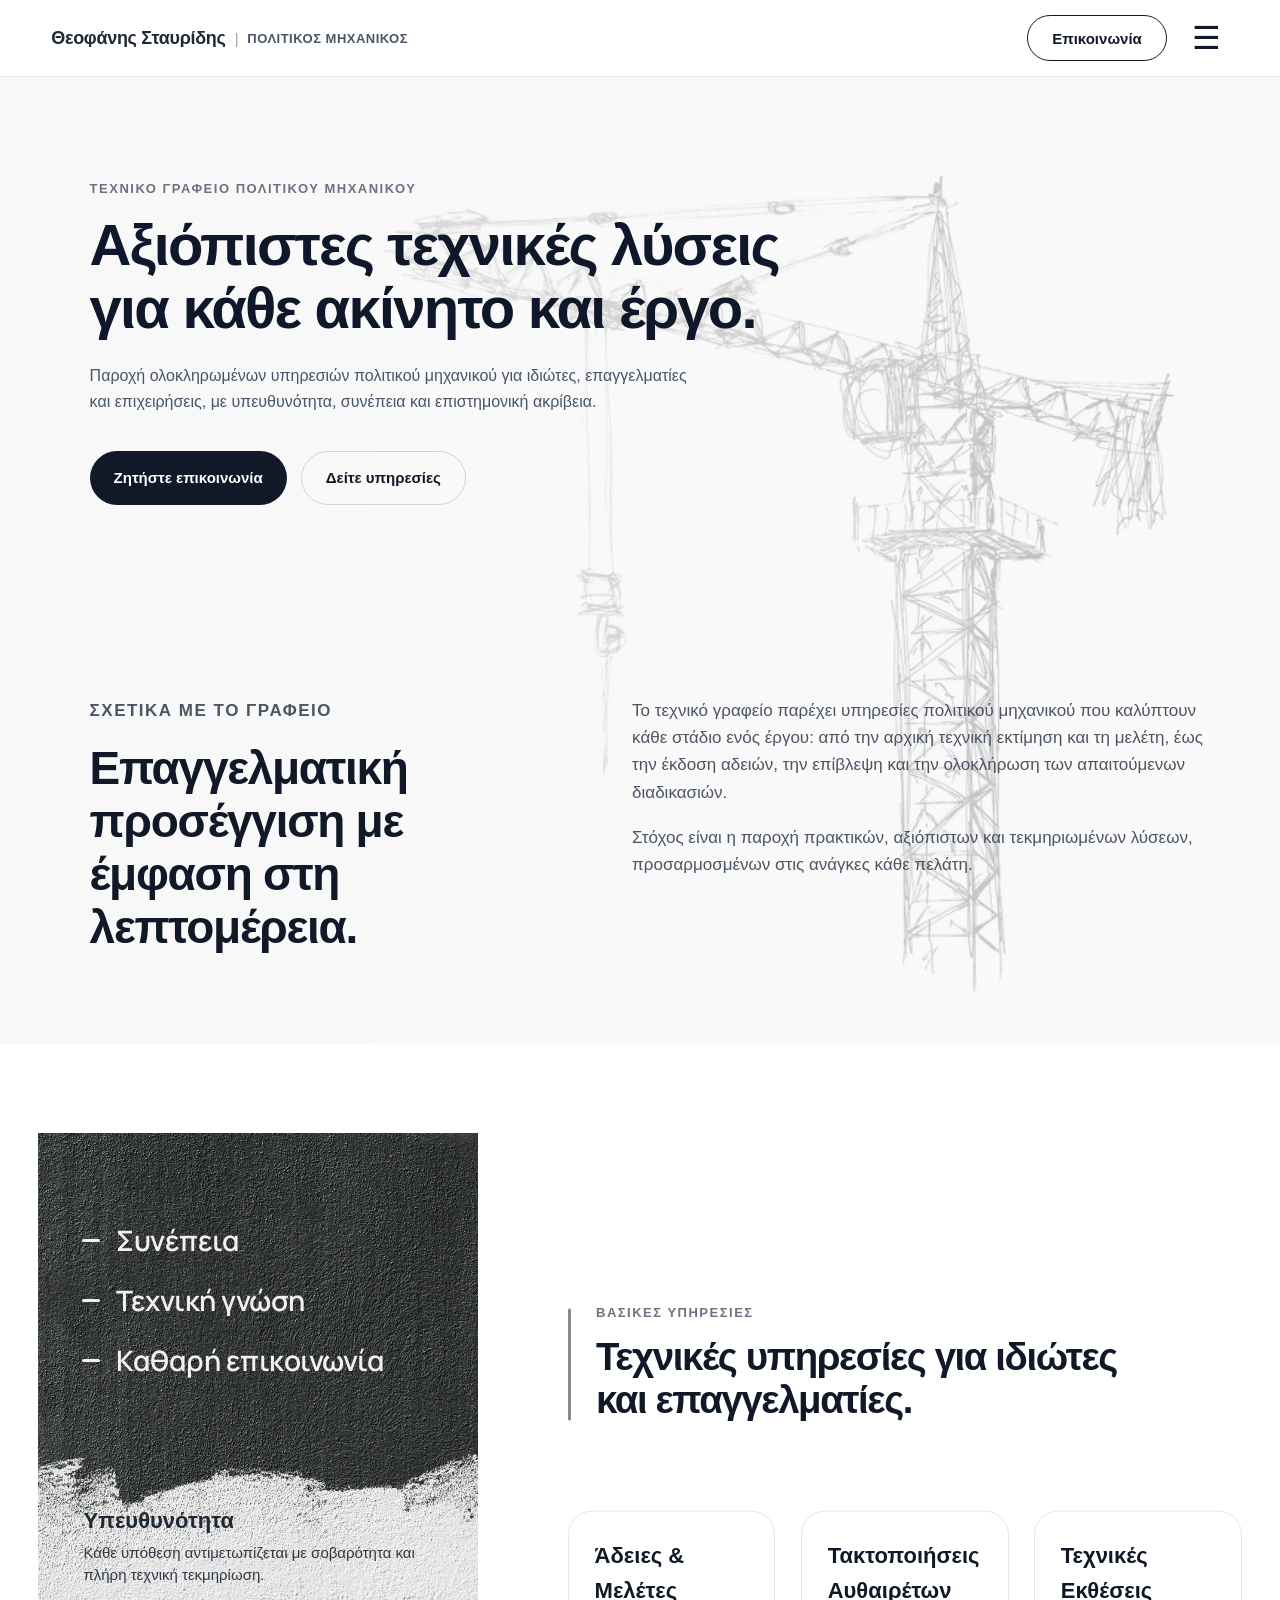
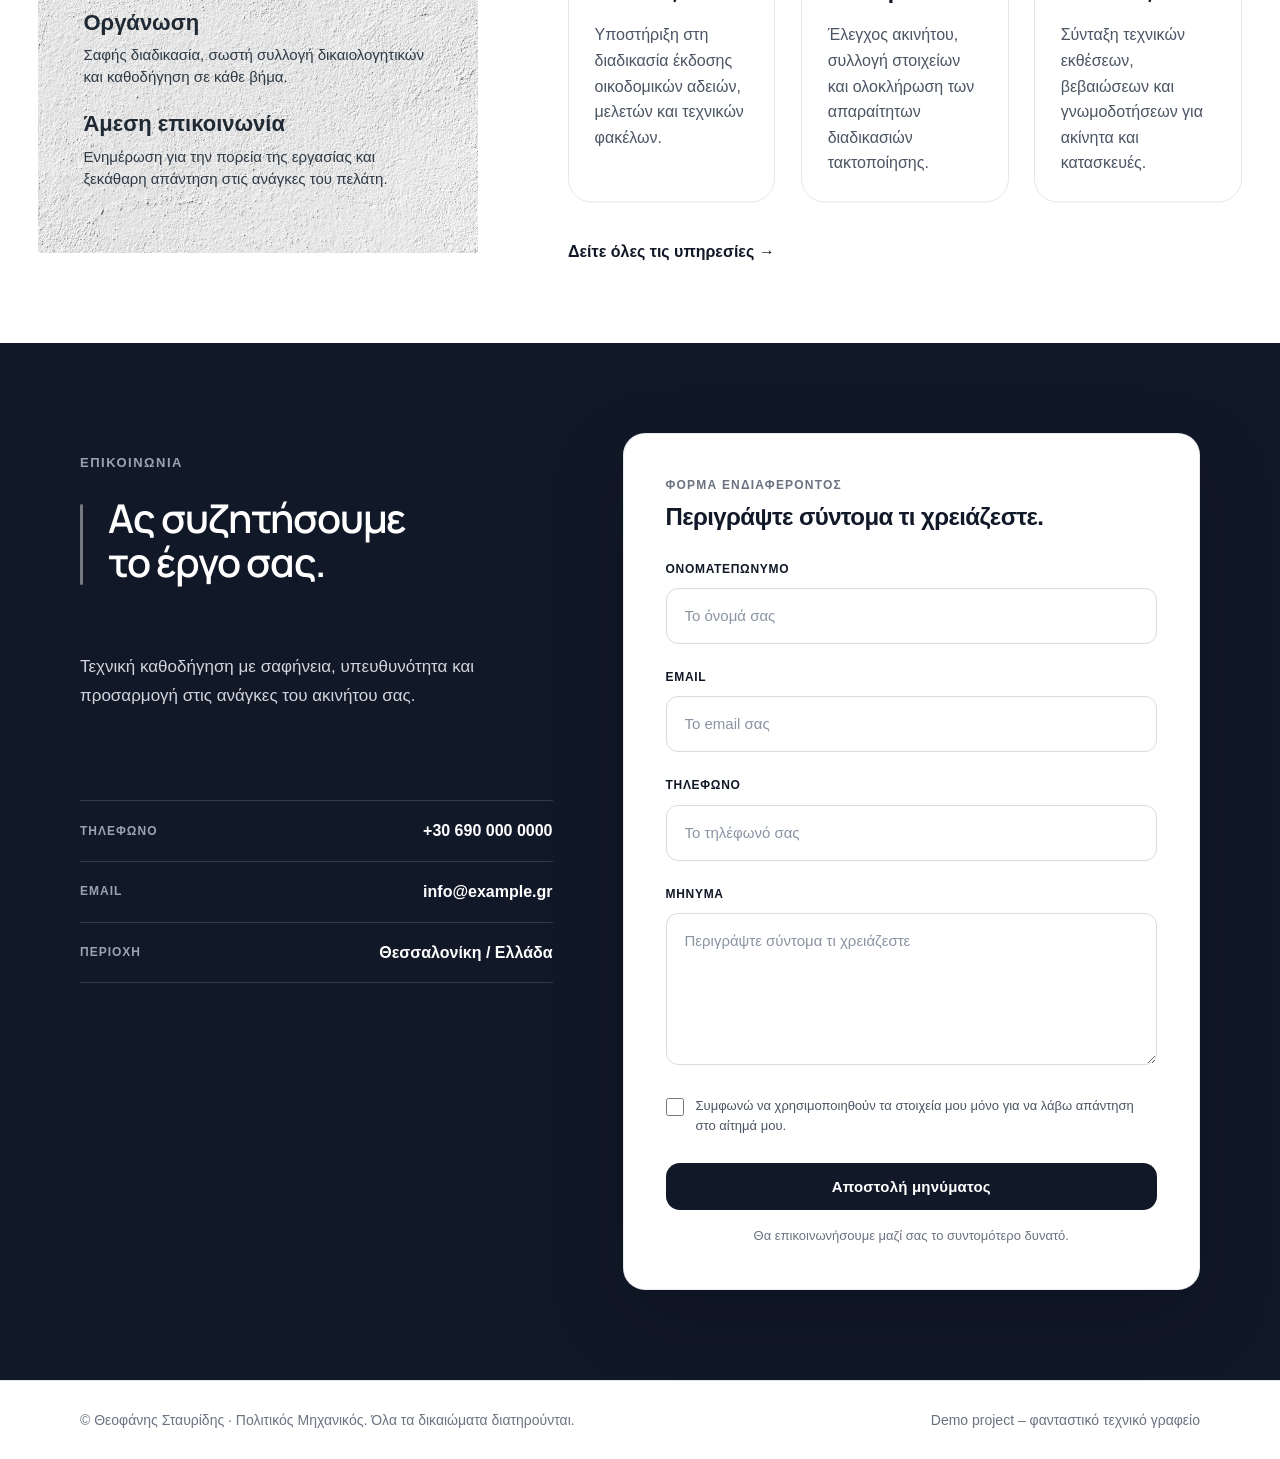
==== commit 4677805d: "Add files via upload" ====
--- a/civil-engineering/theofanis-stavridis/index.html
+++ b/civil-engineering/theofanis-stavridis/index.html
@@ -19,11 +19,12 @@
   
   <!-- Προεπισκόπηση όταν μοιράζεται το link -->
   <meta property="og:type" content="website" />
+  <meta property="og:locale" content="el_GR" />
   <meta property="og:site_name" content="Θεοφάνης Σταυρίδης · Πολιτικός Μηχανικός" />
   <meta property="og:title" content="Θεοφάνης Σταυρίδης | Πολιτικός Μηχανικός Θεσσαλονίκη" />
-  <meta property="og:title" content="Θωμάς Σταματόπουλος | Πολιτικός Μηχανικός Θεσσαλονίκη" />
   <meta property="og:description" content="Άδειες, μελέτες, τακτοποίηση αυθαιρέτων, βεβαιώσεις μηχανικού και τεχνικές εκθέσεις." />
-  <meta property="og:image" content="images/og-image.jpg" />
+  <meta property="og:url" content="https://antoniosstamatopoulos.github.io/website-demos/civil-engineering/theofanis-stavridis/" />
+  <meta property="og:image" content="https://antoniosstamatopoulos.github.io/website-demos/civil-engineering/theofanis-stavridis/images/og-image.jpg" />
 
   <link rel="stylesheet" href="style.css" />
   <link rel="preconnect" href="https://fonts.googleapis.com">
@@ -313,7 +314,7 @@
       <p>
         Demo project – φανταστικό τεχνικό γραφείο
       </p>
-      </p>
+      
     </div>
   </footer>
 
